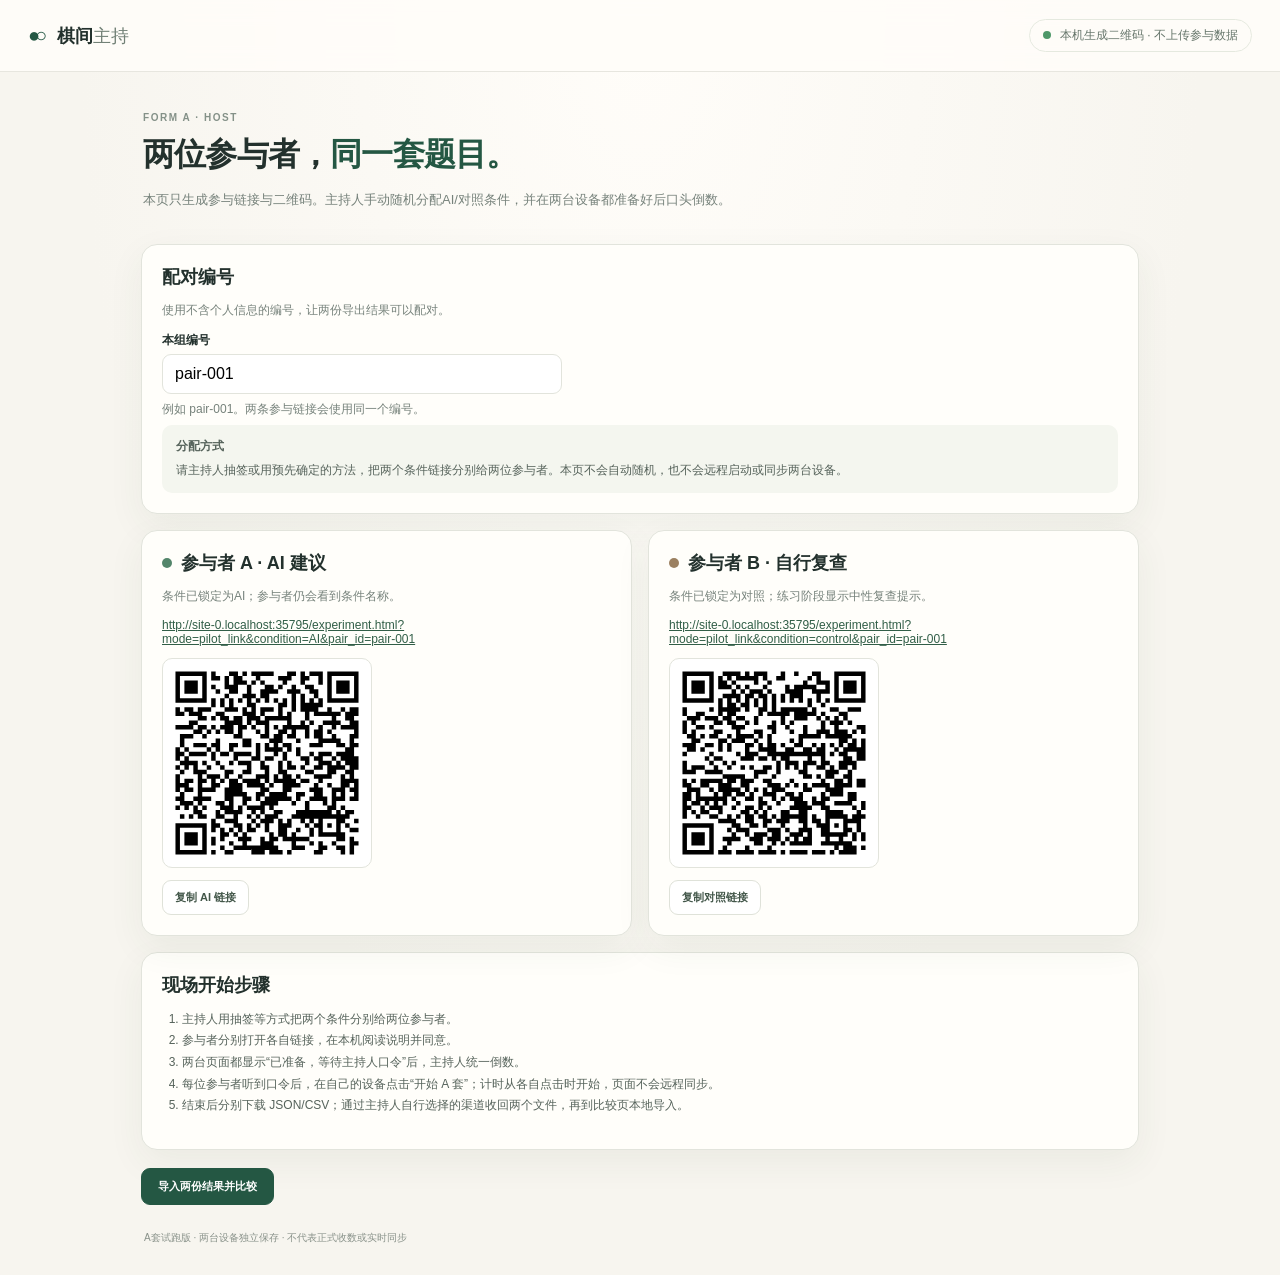
==== index.html @ 9fa6edc1 "Publish Form A participant and comparison site" ====
<!doctype html>
<html lang="zh-CN">
<head>
  <meta charset="utf-8"><meta name="viewport" content="width=device-width,initial-scale=1">
  <meta name="description" content="A套主持人分组与参与入口">
  <title>A套主持人页</title>
  <link rel="stylesheet" href="./styles.css"><link rel="stylesheet" href="./host.css">
</head>
<body>
  <header class="topbar"><a class="brand" href="./" aria-label="主持人页"><span class="brand-mark">●○</span><span>棋间<span class="brand-light">主持</span></span></a><span class="local-pill"><i></i> 本机生成二维码 · 不上传参与数据</span></header>
  <main class="host-main">
    <section class="host-hero"><p class="eyebrow">FORM A · HOST</p><h1>两位参与者，<em>同一套题目。</em></h1><p>本页只生成参与链接与二维码。主持人手动随机分配AI/对照条件，并在两台设备都准备好后口头倒数。</p></section>
    <section class="host-card">
      <h2>配对编号</h2><p>使用不含个人信息的编号，让两份导出结果可以配对。</p>
      <label for="pair-id">本组编号</label><input id="pair-id" type="text" maxlength="40" pattern="[A-Za-z0-9][A-Za-z0-9_-]{0,39}" value="pair-001" autocomplete="off" spellcheck="false">
      <p class="host-note">例如 pair-001。两条参与链接会使用同一个编号。</p>
      <div class="host-random-note" role="note"><strong>分配方式</strong><span>请主持人抽签或用预先确定的方法，把两个条件链接分别给两位参与者。本页不会自动随机，也不会远程启动或同步两台设备。</span></div>
    </section>
    <section class="host-participant-grid" aria-label="参与链接">
      <article class="host-card participant-card"><div class="participant-title"><span class="condition-dot ai-dot"></span><h2>参与者 A · AI 建议</h2></div><p>条件已锁定为AI；参与者仍会看到条件名称。</p><a id="ai-link" class="participant-url" href="./experiment.html?mode=pilot_link&amp;condition=AI&amp;pair_id=pair-001">生成中…</a><div class="qr-frame" id="ai-qr" aria-label="AI条件二维码"></div><div class="participant-actions"><button id="copy-ai" class="button secondary" type="button">复制 AI 链接</button><span id="ai-copy-status" class="copy-status" role="status" aria-live="polite"></span></div></article>
      <article class="host-card participant-card"><div class="participant-title"><span class="condition-dot control-dot"></span><h2>参与者 B · 自行复查</h2></div><p>条件已锁定为对照；练习阶段显示中性复查提示。</p><a id="control-link" class="participant-url" href="./experiment.html?mode=pilot_link&amp;condition=control&amp;pair_id=pair-001">生成中…</a><div class="qr-frame" id="control-qr" aria-label="对照条件二维码"></div><div class="participant-actions"><button id="copy-control" class="button secondary" type="button">复制对照链接</button><span id="control-copy-status" class="copy-status" role="status" aria-live="polite"></span></div></article>
    </section>
    <section class="host-card host-steps"><h2>现场开始步骤</h2><ol><li>主持人用抽签等方式把两个条件分别给两位参与者。</li><li>参与者分别打开各自链接，在本机阅读说明并同意。</li><li>两台页面都显示“已准备，等待主持人口令”后，主持人统一倒数。</li><li>每位参与者听到口令后，在自己的设备点击“开始 A 套”；计时从各自点击时开始，页面不会远程同步。</li><li>结束后分别下载 JSON/CSV；通过主持人自行选择的渠道收回两个文件，再到比较页本地导入。</li></ol></section>
    <a class="button primary compare-entry" href="./compare.html">导入两份结果并比较</a>
    <footer class="host-footer">A套试跑版 · 两台设备独立保存 · 不代表正式收数或实时同步</footer>
  </main>
  <script src="./vendor/qrcode-generator-2.0.4.js"></script>
  <script type="module" src="./host.mjs"></script>
</body>
</html>
---- styles.css ----
:root{color-scheme:light;--paper:#f7f5ef;--card:#fffefa;--ink:#23312d;--muted:#76827b;--line:#e2e4dc;--forest:#245743;--forest-dark:#183e30;--gold:#d8bb7a;--wood:#e4c587;--shadow:0 12px 36px #314b3510;font-family:Inter,-apple-system,BlinkMacSystemFont,"Segoe UI","PingFang SC","Microsoft YaHei",sans-serif}*{box-sizing:border-box}body{margin:0;background:radial-gradient(ellipse at 50% 0,#fffdf9 0,var(--paper) 62%);color:var(--ink)}button{font:inherit}button:focus-visible,a:focus-visible,summary:focus-visible{outline:3px solid #55a67d;outline-offset:3px}.topbar{height:72px;border-bottom:1px solid #e7e6df;background:#fffdf9d9;display:flex;align-items:center;justify-content:space-between;padding:0 max(28px,calc((100vw - 1420px)/2));position:sticky;top:0;z-index:5;backdrop-filter:blur(12px)}.brand{display:flex;gap:10px;align-items:center;color:var(--ink);font-weight:750;text-decoration:none;font-size:18px}.brand-mark{color:var(--forest);letter-spacing:-5px;margin-right:5px;font-size:20px}.brand-light{font-weight:450;color:#718076}.local-pill{border:1px solid #e5e9df;border-radius:20px;color:#65756a;padding:7px 13px;font-size:12px}.local-pill i,.saved-dot{display:inline-block;width:8px;height:8px;border-radius:50%;background:#4e9869;margin-right:6px}main{max-width:1440px;margin:auto;padding:0 34px}.hero{min-height:168px;display:flex;align-items:center;justify-content:space-between;padding:30px 4px 24px}.eyebrow{font-size:10px;letter-spacing:1.55px;color:#849188;font-weight:750}.hero h1{font-size:35px;letter-spacing:-1.1px;margin:8px 0 7px;font-weight:750}.hero h1 em{font-style:normal;color:var(--forest)}.subhead{color:#78827c;margin:0;font-size:14px}.hero-stats{display:flex;gap:34px;padding:10px 15px}.hero-stats div{display:grid;gap:3px}.hero-stats strong{font-size:21px;color:#31473a}.hero-stats span{font-size:11px;color:var(--muted)}.layout{display:grid;grid-template-columns:226px minmax(390px,1fr) 272px;gap:22px;align-items:start}.sidebar,.task-card,.record-card,.play-area{border:1px solid var(--line);background:var(--card);border-radius:15px;box-shadow:var(--shadow)}.sidebar{padding:18px 13px 14px;min-height:550px}.section-title{display:flex;justify-content:space-between;align-items:end;padding:0 5px 13px}.section-title h2,.record-head h2{font-size:17px;margin:4px 0 0}.progress-chip{background:#eef4ed;color:var(--forest);border-radius:20px;padding:5px 8px;font-size:10px;font-weight:700}.filters{display:flex;gap:5px;background:#f3f3ed;border-radius:10px;padding:4px;margin-bottom:11px}.filter{flex:1;border:0;background:transparent;color:#738077;border-radius:7px;padding:7px 3px;font-size:10px;cursor:pointer}.filter b{font-size:9px}.filter.active{background:white;color:var(--forest);box-shadow:0 1px 4px #23312616}.item-list{display:grid;gap:4px;max-height:min(59vh,610px);overflow:auto;padding-right:2px}.item-row{width:100%;display:flex;align-items:center;gap:9px;text-align:left;border:1px solid transparent;background:transparent;border-radius:9px;padding:8px 7px;color:var(--ink);cursor:pointer}.item-row:hover{background:#f5f5ef}.item-row.active{border-color:#c8d8ca;background:#f0f5ee}.item-no{font-size:11px;font-weight:750;width:48px}.item-kind{font-size:10px;color:var(--muted);flex:1}.item-progress{font-size:12px;color:#8aa390}.quiet-button{border:0;background:transparent;color:#65756a;font-size:11px;padding:12px 5px;cursor:pointer}.play-area{padding:19px 22px 17px}.play-heading{display:flex;align-items:center;justify-content:space-between;margin-bottom:14px}.play-heading h2{font-size:19px;margin:5px 0 0}.turn-badge{background:#f1f2ec;color:#69776c;border-radius:20px;padding:6px 10px;font-size:11px;white-space:nowrap}.turn-badge.black{background:#303a36;color:white}.turn-badge.white{background:#f0eee7;color:#45544a}.board-shell{background:#faf8f1;border:1px solid #ece8dc;border-radius:12px;padding:14px}.board-scroll{overflow-x:auto;overflow-y:hidden}.board{position:relative;width:min(100%,620px);min-width:470px;aspect-ratio:1;margin:0 auto;background-color:var(--wood);background-image:none;box-shadow:inset 0 0 0 1px #9b7d4c;border:8px solid #dab773;border-radius:4px;touch-action:manipulation}.stone-point{position:absolute;width:6.1%;height:6.1%;transform:translate(-50%,-50%);border:0;background:transparent;border-radius:50%;padding:0;display:grid;place-items:center;cursor:pointer}.stone-point:disabled{cursor:default}.stone-point .stone{display:block;width:82%;height:82%;border-radius:50%;box-shadow:inset -3px -4px 5px #0002,0 1px 2px #0002}.stone.black{background:radial-gradient(circle at 32% 28%,#555,#202320 67%)}.stone.white{background:radial-gradient(circle at 32% 28%,#fff,#e7e5da 72%);border:1px solid #aaa99f}.stone-point:hover:not(:disabled)::after{content:"";position:absolute;inset:5%;border:2px solid #275d43;border-radius:50%;opacity:.45}.stone-point.selected::after{content:"";position:absolute;inset:0;border:3px solid #d46c41;border-radius:50%}.stone-point.winning::after{content:"";position:absolute;inset:0;border:3px solid #278253;border-radius:50%}.stone-point.line .stone{outline:3px solid #6b9d75;outline-offset:2px}.stone-point .sr-only{position:absolute;width:1px;height:1px;overflow:hidden;clip:rect(0,0,0,0);white-space:nowrap}.board-foot{display:flex;gap:15px;align-items:center;padding:10px 2px 0;color:#747d73;font-size:10px}.legend-stone{display:inline-block;width:11px;height:11px;border-radius:50%;vertical-align:-2px;margin-right:3px}.legend-stone.black{background:#252925}.legend-stone.white{background:white;border:1px solid #aaa}.keyboard-hint{margin-left:auto;color:#929990}.controls{display:flex;align-items:center;justify-content:space-between;padding:15px 1px 0;gap:12px}.selected-readout{display:flex;align-items:center;gap:9px;font-size:11px;color:var(--muted)}.selected-readout strong{font-size:14px;color:var(--forest);min-width:25px}.control-actions{display:flex;gap:8px}.button{border-radius:9px;border:1px solid #dfe2d9;padding:9px 12px;font-size:11px;font-weight:650;cursor:pointer;transition:.15s}.button:disabled{opacity:.45;cursor:not-allowed}.button.secondary{background:#fff;color:#43574a}.button.secondary:hover:not(:disabled){background:#f1f4ef}.button.primary{background:var(--forest);color:white;border-color:var(--forest);padding:10px 16px}.button.primary:hover:not(:disabled){background:var(--forest-dark)}.button.primary span{font-size:15px;margin-left:8px}.right-rail{display:grid;gap:13px}.task-card,.record-card{padding:17px}.task-icon{font-size:26px;color:var(--forest);margin:12px 0 3px}.task-card h2{font-size:17px;margin:4px 0 6px}.task-card p{font-size:11px;line-height:1.65;color:var(--muted);margin:0}.task-divider{height:1px;background:#ebece5;margin:15px 0}.tip{display:flex;gap:8px;color:#849188}.tip span{color:#bd9860}.tip p{font-size:10px}.feedback{display:none;border-radius:10px;padding:11px 13px;margin-top:12px;font-size:12px}.feedback.visible{display:block}.feedback.correct{background:#edf6ed;color:#275d43;border:1px solid #d1e5d2}.feedback.wrong{background:#fbf1eb;color:#885237;border:1px solid #edd6c6}.feedback.error{background:#fff4d9;color:#705b2e}.feedback strong{display:block;font-size:13px;margin-bottom:3px}.feedback .answer{margin-top:5px;font-weight:700}.record-head{display:flex;justify-content:space-between;align-items:center}.record-summary{font-size:11px;line-height:1.65;color:var(--muted);margin:11px 0}.record-actions{display:flex;gap:6px}.record-actions .button{flex:1;font-size:10px;padding:8px 4px}.record-card details{margin-top:14px;border-top:1px solid var(--line);padding-top:10px;font-size:11px}.record-card summary{cursor:pointer;color:#586a5d}.history-list{margin-top:9px;max-height:180px;overflow:auto;display:grid;gap:5px}.history-item{font-size:10px;color:#657169;padding:7px;background:#f6f6f1;border-radius:7px}.privacy-note{font-size:9px;color:#89928a;margin:13px 0 0}footer{display:flex;justify-content:space-between;color:#90978f;font-size:10px;padding:18px 5px 25px}.toast{position:fixed;bottom:20px;left:50%;transform:translate(-50%,20px);background:#243b30;color:white;padding:10px 16px;border-radius:10px;font-size:12px;opacity:0;transition:.2s;pointer-events:none;z-index:9}.toast.show{opacity:1;transform:translate(-50%,0)}.toast[hidden]{display:none}
@media(max-width:1100px){main{padding:0 20px}.layout{grid-template-columns:200px minmax(360px,1fr)}.right-rail{grid-column:2;grid-template-columns:1fr 1fr}.sidebar{grid-row:span 2}.hero{min-height:150px}}
@media(max-width:720px){.topbar{height:60px;padding:0 15px}.brand{font-size:16px}.local-pill{font-size:10px;padding:6px 9px}main{padding:0 12px}.hero{min-height:140px;padding:22px 4px 18px}.hero h1{font-size:27px}.hero-stats{gap:14px;padding:4px}.hero-stats strong{font-size:16px}.hero-stats span{font-size:9px}.layout{display:flex;flex-direction:column;gap:12px}.sidebar,.play-area,.right-rail{width:100%}.sidebar{min-height:0;padding:13px}.section-title{padding-bottom:9px}.item-list{display:flex;max-height:none;overflow-x:auto;overflow-y:hidden}.item-row{min-width:105px;justify-content:center;gap:5px;padding:8px 5px}.item-no{width:auto}.item-progress{display:none}.quiet-button{padding:7px 5px}.play-area{padding:15px 11px}.play-heading{margin-bottom:10px}.play-heading h2{font-size:17px}.board-shell{padding:7px}.board{min-width:0;width:100%;border-width:6px}.stone-point{width:7.1%;height:7.1%}.stone-point .stone{width:78%;height:78%}.board-foot{gap:9px;font-size:9px;flex-wrap:wrap}.keyboard-hint{width:100%;margin-left:0}.controls{align-items:flex-start;flex-direction:column}.control-actions{width:100%;flex-wrap:wrap}.control-actions .button{flex:1}.right-rail{display:grid;grid-template-columns:1fr}.task-card,.record-card{padding:14px}.feedback{font-size:11px}footer{padding:15px 3px 23px;font-size:9px;gap:10px;flex-wrap:wrap}}
.grid-lines{position:absolute;inset:0;width:100%;height:100%;pointer-events:none}.storage-warning{border:1px solid #d7aa69;background:#fff9e9;color:#604923;border-radius:8px;padding:9px;margin:6px 0;font-size:10px}button.filter:focus-visible,button.stone-point:focus-visible{outline:3px solid #237147;outline-offset:1px}

.grid-lines{position:absolute;inset:0;width:100%;height:100%;pointer-events:none}

.item-no{width:60px;white-space:nowrap}.item-kind{white-space:nowrap}@media(max-width:720px){.item-row{min-width:99px;flex-direction:column;align-items:flex-start;gap:3px}.item-no{width:auto}.item-kind{font-size:9px}}
---- host.css ----
.host-main{max-width:1050px;margin:0 auto;padding:0 26px}.host-hero{padding:30px 2px 20px}.host-hero h1{font-size:32px;letter-spacing:-.8px;margin:8px 0}.host-hero h1 em{font-style:normal;color:var(--forest)}.host-hero p:last-child{color:var(--muted);font-size:13px;line-height:1.6}.host-card{background:var(--card);border:1px solid var(--line);border-radius:16px;box-shadow:var(--shadow);padding:20px;margin-bottom:16px}.host-card h2{font-size:18px;margin:0 0 8px}.host-card p{font-size:12px;color:var(--muted);line-height:1.6}.host-card>label{display:block;font-size:12px;font-weight:700;margin:12px 0 5px}.host-card input[type=text]{width:min(100%,400px);box-sizing:border-box;border:1px solid var(--line);border-radius:9px;padding:10px 12px;font:inherit}.host-note{margin:6px 0}.host-random-note{display:grid;gap:5px;background:#f4f6ef;padding:12px 14px;border-radius:10px;font-size:12px;line-height:1.6;color:#56635b}.host-participant-grid{display:grid;grid-template-columns:1fr 1fr;gap:16px}.participant-title{display:flex;align-items:center;gap:9px}.participant-title h2{margin:0}.condition-dot{width:10px;height:10px;border-radius:50%;background:#53856a}.control-dot{background:#9b8060}.participant-url{display:block;overflow-wrap:anywhere;color:#315e47;font-size:12px;margin:12px 0}.qr-frame{width:210px;min-height:210px;display:grid;place-items:center;background:#fff;border:1px solid var(--line);border-radius:10px;padding:8px;box-sizing:border-box}.qr-frame svg{display:block;width:100%;height:auto}.qr-error{font-size:11px;color:#a33}.participant-actions{display:flex;align-items:center;gap:10px;flex-wrap:wrap;margin-top:12px}.copy-status{font-size:11px;color:var(--muted)}.host-steps ol{padding-left:20px;font-size:12px;line-height:1.8;color:#56635b}.compare-entry{display:inline-flex;text-decoration:none;margin:2px 0 18px}.host-footer{font-size:10px;color:#89928a;padding:8px 3px 30px}.compare-form-grid{display:grid;grid-template-columns:1fr 1fr;gap:16px}.compare-file-card{border:1px solid var(--line);border-radius:12px;padding:16px;background:#fbfbf7}.compare-file-card input[type=file],.compare-file-card select{max-width:100%;font:inherit;font-size:12px}.compare-file-card label{display:block;margin:10px 0 5px;font-size:12px;font-weight:700}.compare-notices{margin:14px 0}.compare-error,.compare-warning{padding:10px 12px;border-radius:9px;font-size:12px;line-height:1.6;margin:7px 0}.compare-error{background:#fff0ed;color:#8c3427;border:1px solid #efc9c1}.compare-warning{background:#fff8e8;color:#6e5a30;border:1px solid #ead9ad}.compare-summary{display:grid;grid-template-columns:1fr 1fr;gap:14px}.compare-summary-card{border:1px solid var(--line);border-radius:12px;padding:16px;background:#fff}.compare-summary-card h3{margin:0 0 8px}.compare-metrics{display:grid;grid-template-columns:1fr auto;gap:6px 10px;font-size:12px}.compare-table-wrap{overflow:auto;margin-top:16px}.compare-table{border-collapse:collapse;width:100%;font-size:11px;white-space:nowrap}.compare-table th,.compare-table td{border:1px solid var(--line);padding:7px 9px;text-align:left}.compare-table th{background:#f4f6ef}.compare-actions{display:flex;gap:8px;flex-wrap:wrap;margin:14px 0}.compare-warning-list{color:#755e32}.host-ready-card h2{margin:8px 0}.host-ready-card p{font-size:13px;line-height:1.6;color:var(--muted)}.host-ready-actions{display:flex;gap:10px;justify-content:flex-end;flex-wrap:wrap}
@media(max-width:700px){.host-main{padding:0 12px}.host-hero{padding:22px 4px 16px}.host-hero h1{font-size:26px}.host-card{padding:16px}.host-participant-grid,.compare-form-grid,.compare-summary{grid-template-columns:1fr}.qr-frame{width:190px;min-height:190px}.host-ready-actions>*{flex:1}.compare-table{font-size:10px}}
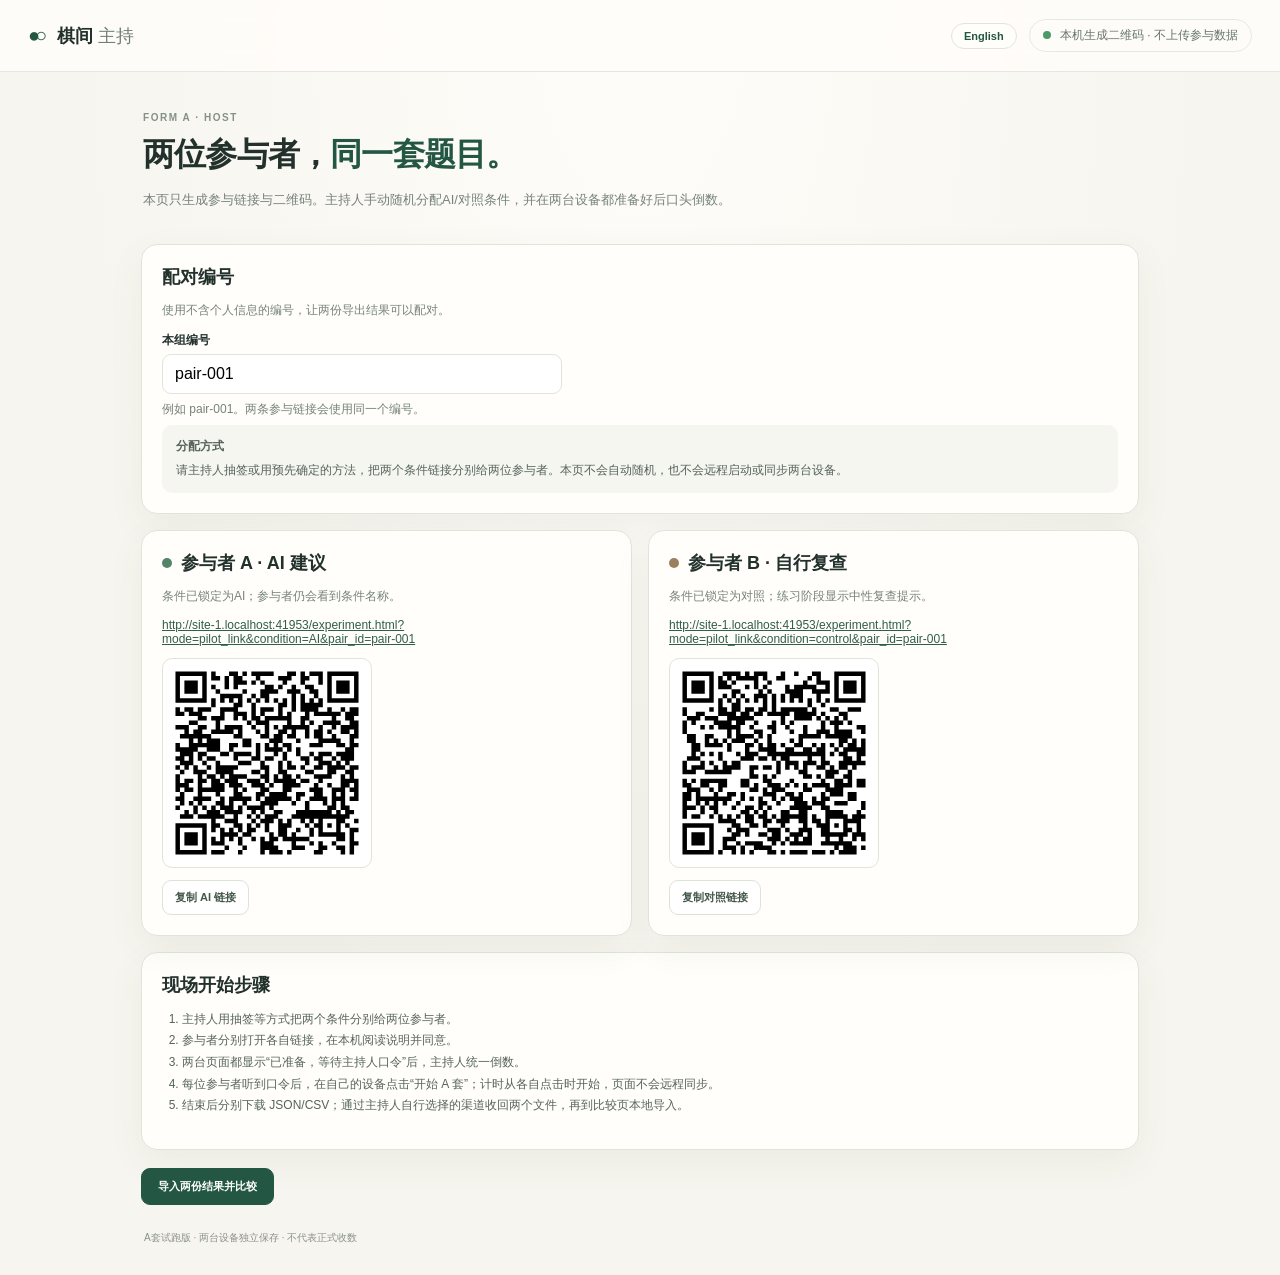
==== commit 8b4b19aa: "Add bilingual English Form A interface" ====
--- a/index.html
+++ b/index.html
@@ -7,7 +7,7 @@
   <link rel="stylesheet" href="./styles.css"><link rel="stylesheet" href="./host.css">
 </head>
 <body>
-  <header class="topbar"><a class="brand" href="./" aria-label="主持人页"><span class="brand-mark">●○</span><span>棋间<span class="brand-light">主持</span></span></a><span class="local-pill"><i></i> 本机生成二维码 · 不上传参与数据</span></header>
+  <header class="topbar"><a class="brand" href="./" aria-label="主持人页"><span class="brand-mark">●○</span><span>棋间<span class="brand-light">主持</span></span></a><div class="topbar-actions"><button id="language-toggle" class="language-toggle" type="button">English</button><span class="local-pill"><i></i> 本机生成二维码 · 不上传参与数据</span></div></header>
   <main class="host-main">
     <section class="host-hero"><p class="eyebrow">FORM A · HOST</p><h1>两位参与者，<em>同一套题目。</em></h1><p>本页只生成参与链接与二维码。主持人手动随机分配AI/对照条件，并在两台设备都准备好后口头倒数。</p></section>
     <section class="host-card">
--- a/host.css
+++ b/host.css
@@ -1,2 +1,3 @@
 .host-main{max-width:1050px;margin:0 auto;padding:0 26px}.host-hero{padding:30px 2px 20px}.host-hero h1{font-size:32px;letter-spacing:-.8px;margin:8px 0}.host-hero h1 em{font-style:normal;color:var(--forest)}.host-hero p:last-child{color:var(--muted);font-size:13px;line-height:1.6}.host-card{background:var(--card);border:1px solid var(--line);border-radius:16px;box-shadow:var(--shadow);padding:20px;margin-bottom:16px}.host-card h2{font-size:18px;margin:0 0 8px}.host-card p{font-size:12px;color:var(--muted);line-height:1.6}.host-card>label{display:block;font-size:12px;font-weight:700;margin:12px 0 5px}.host-card input[type=text]{width:min(100%,400px);box-sizing:border-box;border:1px solid var(--line);border-radius:9px;padding:10px 12px;font:inherit}.host-note{margin:6px 0}.host-random-note{display:grid;gap:5px;background:#f4f6ef;padding:12px 14px;border-radius:10px;font-size:12px;line-height:1.6;color:#56635b}.host-participant-grid{display:grid;grid-template-columns:1fr 1fr;gap:16px}.participant-title{display:flex;align-items:center;gap:9px}.participant-title h2{margin:0}.condition-dot{width:10px;height:10px;border-radius:50%;background:#53856a}.control-dot{background:#9b8060}.participant-url{display:block;overflow-wrap:anywhere;color:#315e47;font-size:12px;margin:12px 0}.qr-frame{width:210px;min-height:210px;display:grid;place-items:center;background:#fff;border:1px solid var(--line);border-radius:10px;padding:8px;box-sizing:border-box}.qr-frame svg{display:block;width:100%;height:auto}.qr-error{font-size:11px;color:#a33}.participant-actions{display:flex;align-items:center;gap:10px;flex-wrap:wrap;margin-top:12px}.copy-status{font-size:11px;color:var(--muted)}.host-steps ol{padding-left:20px;font-size:12px;line-height:1.8;color:#56635b}.compare-entry{display:inline-flex;text-decoration:none;margin:2px 0 18px}.host-footer{font-size:10px;color:#89928a;padding:8px 3px 30px}.compare-form-grid{display:grid;grid-template-columns:1fr 1fr;gap:16px}.compare-file-card{border:1px solid var(--line);border-radius:12px;padding:16px;background:#fbfbf7}.compare-file-card input[type=file],.compare-file-card select{max-width:100%;font:inherit;font-size:12px}.compare-file-card label{display:block;margin:10px 0 5px;font-size:12px;font-weight:700}.compare-notices{margin:14px 0}.compare-error,.compare-warning{padding:10px 12px;border-radius:9px;font-size:12px;line-height:1.6;margin:7px 0}.compare-error{background:#fff0ed;color:#8c3427;border:1px solid #efc9c1}.compare-warning{background:#fff8e8;color:#6e5a30;border:1px solid #ead9ad}.compare-summary{display:grid;grid-template-columns:1fr 1fr;gap:14px}.compare-summary-card{border:1px solid var(--line);border-radius:12px;padding:16px;background:#fff}.compare-summary-card h3{margin:0 0 8px}.compare-metrics{display:grid;grid-template-columns:1fr auto;gap:6px 10px;font-size:12px}.compare-table-wrap{overflow:auto;margin-top:16px}.compare-table{border-collapse:collapse;width:100%;font-size:11px;white-space:nowrap}.compare-table th,.compare-table td{border:1px solid var(--line);padding:7px 9px;text-align:left}.compare-table th{background:#f4f6ef}.compare-actions{display:flex;gap:8px;flex-wrap:wrap;margin:14px 0}.compare-warning-list{color:#755e32}.host-ready-card h2{margin:8px 0}.host-ready-card p{font-size:13px;line-height:1.6;color:var(--muted)}.host-ready-actions{display:flex;gap:10px;justify-content:flex-end;flex-wrap:wrap}
 @media(max-width:700px){.host-main{padding:0 12px}.host-hero{padding:22px 4px 16px}.host-hero h1{font-size:26px}.host-card{padding:16px}.host-participant-grid,.compare-form-grid,.compare-summary{grid-template-columns:1fr}.qr-frame{width:190px;min-height:190px}.host-ready-actions>*{flex:1}.compare-table{font-size:10px}}
+.topbar-actions{display:flex;align-items:center;gap:12px}.language-toggle{border:1px solid var(--line);background:var(--card);color:var(--forest);border-radius:20px;padding:6px 12px;font:inherit;font-size:11px;font-weight:700;cursor:pointer}.language-toggle:hover{background:#eef3eb}
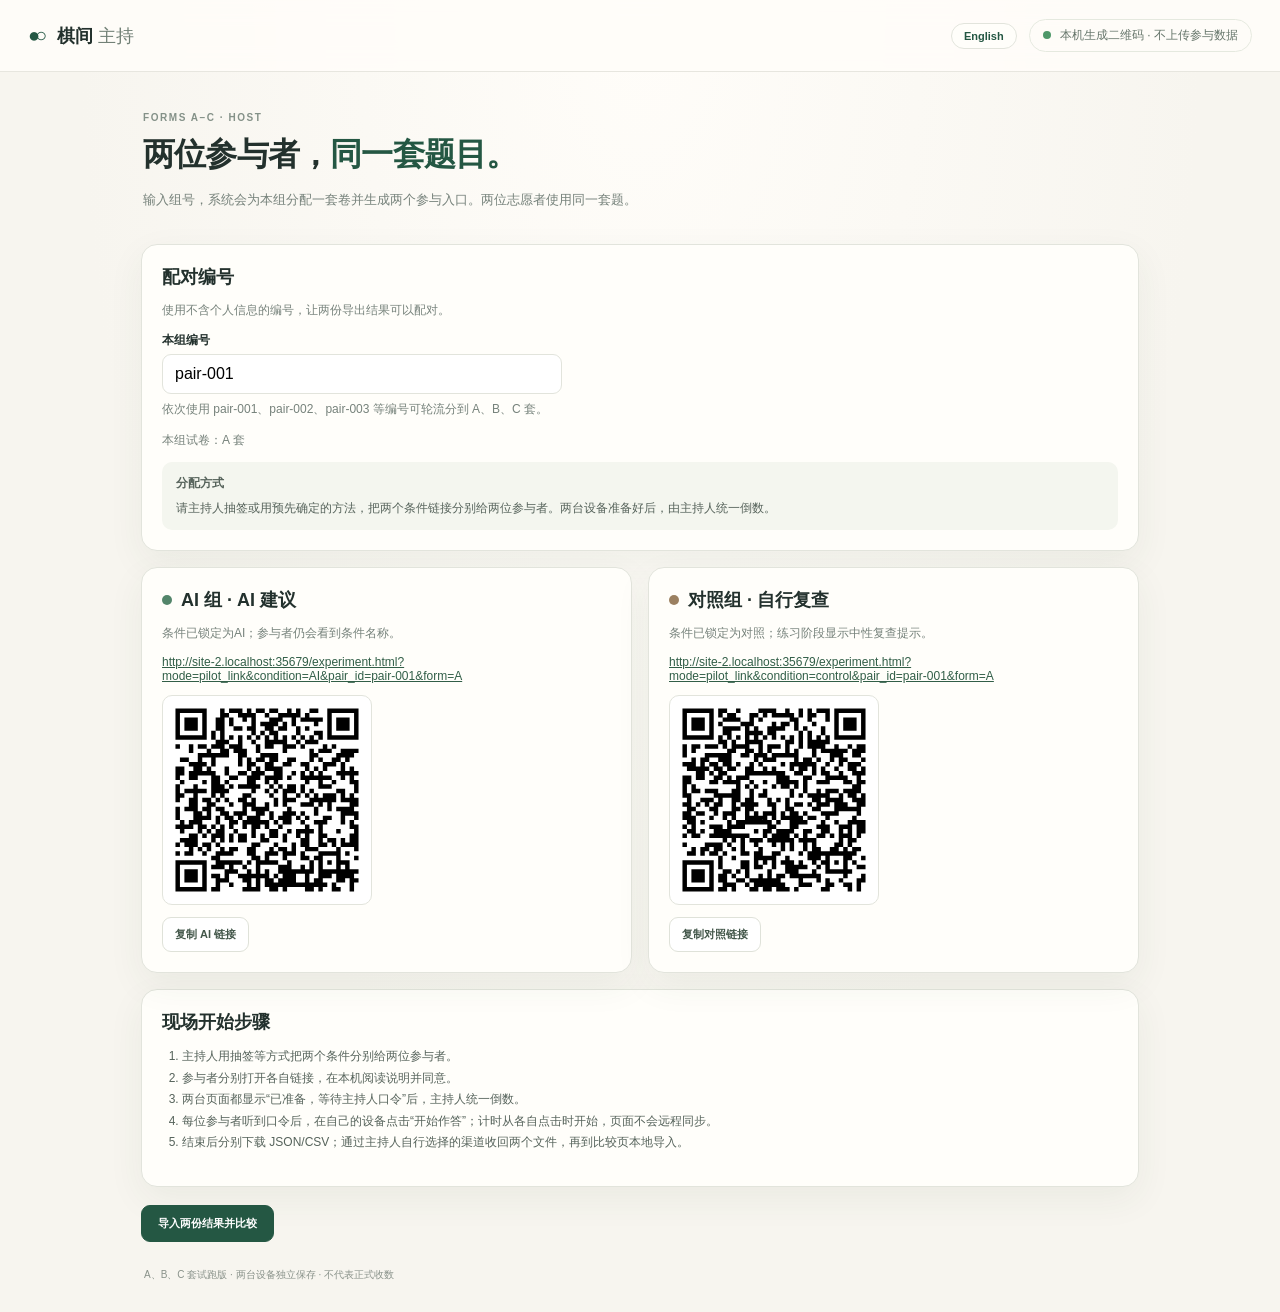
==== commit 98413682: "Add files via upload" ====
--- a/index.html
+++ b/index.html
@@ -2,23 +2,24 @@
 <html lang="zh-CN">
 <head>
   <meta charset="utf-8"><meta name="viewport" content="width=device-width,initial-scale=1">
-  <meta name="description" content="A套主持人分组与参与入口">
-  <title>A套主持人页</title>
+  <meta name="description" content="A、B、C 套分卷与参与入口">
+  <title>五子棋实验主持人页</title>
   <link rel="stylesheet" href="./styles.css"><link rel="stylesheet" href="./host.css">
 </head>
 <body>
   <header class="topbar"><a class="brand" href="./" aria-label="主持人页"><span class="brand-mark">●○</span><span>棋间<span class="brand-light">主持</span></span></a><div class="topbar-actions"><button id="language-toggle" class="language-toggle" type="button">English</button><span class="local-pill"><i></i> 本机生成二维码 · 不上传参与数据</span></div></header>
   <main class="host-main">
-    <section class="host-hero"><p class="eyebrow">FORM A · HOST</p><h1>两位参与者，<em>同一套题目。</em></h1><p>本页只生成参与链接与二维码。主持人手动随机分配AI/对照条件，并在两台设备都准备好后口头倒数。</p></section>
+    <section class="host-hero"><p class="eyebrow">FORMS A–C · HOST</p><h1>两位参与者，<em>同一套题目。</em></h1><p>本页只生成参与链接与二维码。主持人手动随机分配AI/对照条件，并在两台设备都准备好后口头倒数。</p></section>
     <section class="host-card">
       <h2>配对编号</h2><p>使用不含个人信息的编号，让两份导出结果可以配对。</p>
-      <label for="pair-id">本组编号</label><input id="pair-id" type="text" maxlength="40" pattern="[A-Za-z0-9][A-Za-z0-9_-]{0,39}" value="pair-001" autocomplete="off" spellcheck="false">
+      <label for="pair-id">本组编号</label><input id="pair-id" required type="text" maxlength="40" pattern="[A-Za-z0-9][A-Za-z0-9_-]{0,39}" value="pair-001" autocomplete="off" spellcheck="false">
       <p class="host-note">例如 pair-001。两条参与链接会使用同一个编号。</p>
+      <p id="assigned-form" role="status"></p>
       <div class="host-random-note" role="note"><strong>分配方式</strong><span>请主持人抽签或用预先确定的方法，把两个条件链接分别给两位参与者。本页不会自动随机，也不会远程启动或同步两台设备。</span></div>
     </section>
     <section class="host-participant-grid" aria-label="参与链接">
-      <article class="host-card participant-card"><div class="participant-title"><span class="condition-dot ai-dot"></span><h2>参与者 A · AI 建议</h2></div><p>条件已锁定为AI；参与者仍会看到条件名称。</p><a id="ai-link" class="participant-url" href="./experiment.html?mode=pilot_link&amp;condition=AI&amp;pair_id=pair-001">生成中…</a><div class="qr-frame" id="ai-qr" aria-label="AI条件二维码"></div><div class="participant-actions"><button id="copy-ai" class="button secondary" type="button">复制 AI 链接</button><span id="ai-copy-status" class="copy-status" role="status" aria-live="polite"></span></div></article>
-      <article class="host-card participant-card"><div class="participant-title"><span class="condition-dot control-dot"></span><h2>参与者 B · 自行复查</h2></div><p>条件已锁定为对照；练习阶段显示中性复查提示。</p><a id="control-link" class="participant-url" href="./experiment.html?mode=pilot_link&amp;condition=control&amp;pair_id=pair-001">生成中…</a><div class="qr-frame" id="control-qr" aria-label="对照条件二维码"></div><div class="participant-actions"><button id="copy-control" class="button secondary" type="button">复制对照链接</button><span id="control-copy-status" class="copy-status" role="status" aria-live="polite"></span></div></article>
+      <article class="host-card participant-card"><div class="participant-title"><span class="condition-dot ai-dot"></span><h2>参与者 A · AI 建议</h2></div><p>条件已锁定为AI；参与者仍会看到条件名称。</p><a id="ai-link" class="participant-url">生成中…</a><div class="qr-frame" id="ai-qr" aria-label="AI条件二维码"></div><div class="participant-actions"><button id="copy-ai" class="button secondary" type="button">复制 AI 链接</button><span id="ai-copy-status" class="copy-status" role="status" aria-live="polite"></span></div></article>
+      <article class="host-card participant-card"><div class="participant-title"><span class="condition-dot control-dot"></span><h2>参与者 B · 自行复查</h2></div><p>条件已锁定为对照；练习阶段显示中性复查提示。</p><a id="control-link" class="participant-url">生成中…</a><div class="qr-frame" id="control-qr" aria-label="对照条件二维码"></div><div class="participant-actions"><button id="copy-control" class="button secondary" type="button">复制对照链接</button><span id="control-copy-status" class="copy-status" role="status" aria-live="polite"></span></div></article>
     </section>
     <section class="host-card host-steps"><h2>现场开始步骤</h2><ol><li>主持人用抽签等方式把两个条件分别给两位参与者。</li><li>参与者分别打开各自链接，在本机阅读说明并同意。</li><li>两台页面都显示“已准备，等待主持人口令”后，主持人统一倒数。</li><li>每位参与者听到口令后，在自己的设备点击“开始 A 套”；计时从各自点击时开始，页面不会远程同步。</li><li>结束后分别下载 JSON/CSV；通过主持人自行选择的渠道收回两个文件，再到比较页本地导入。</li></ol></section>
     <a class="button primary compare-entry" href="./compare.html">导入两份结果并比较</a>
